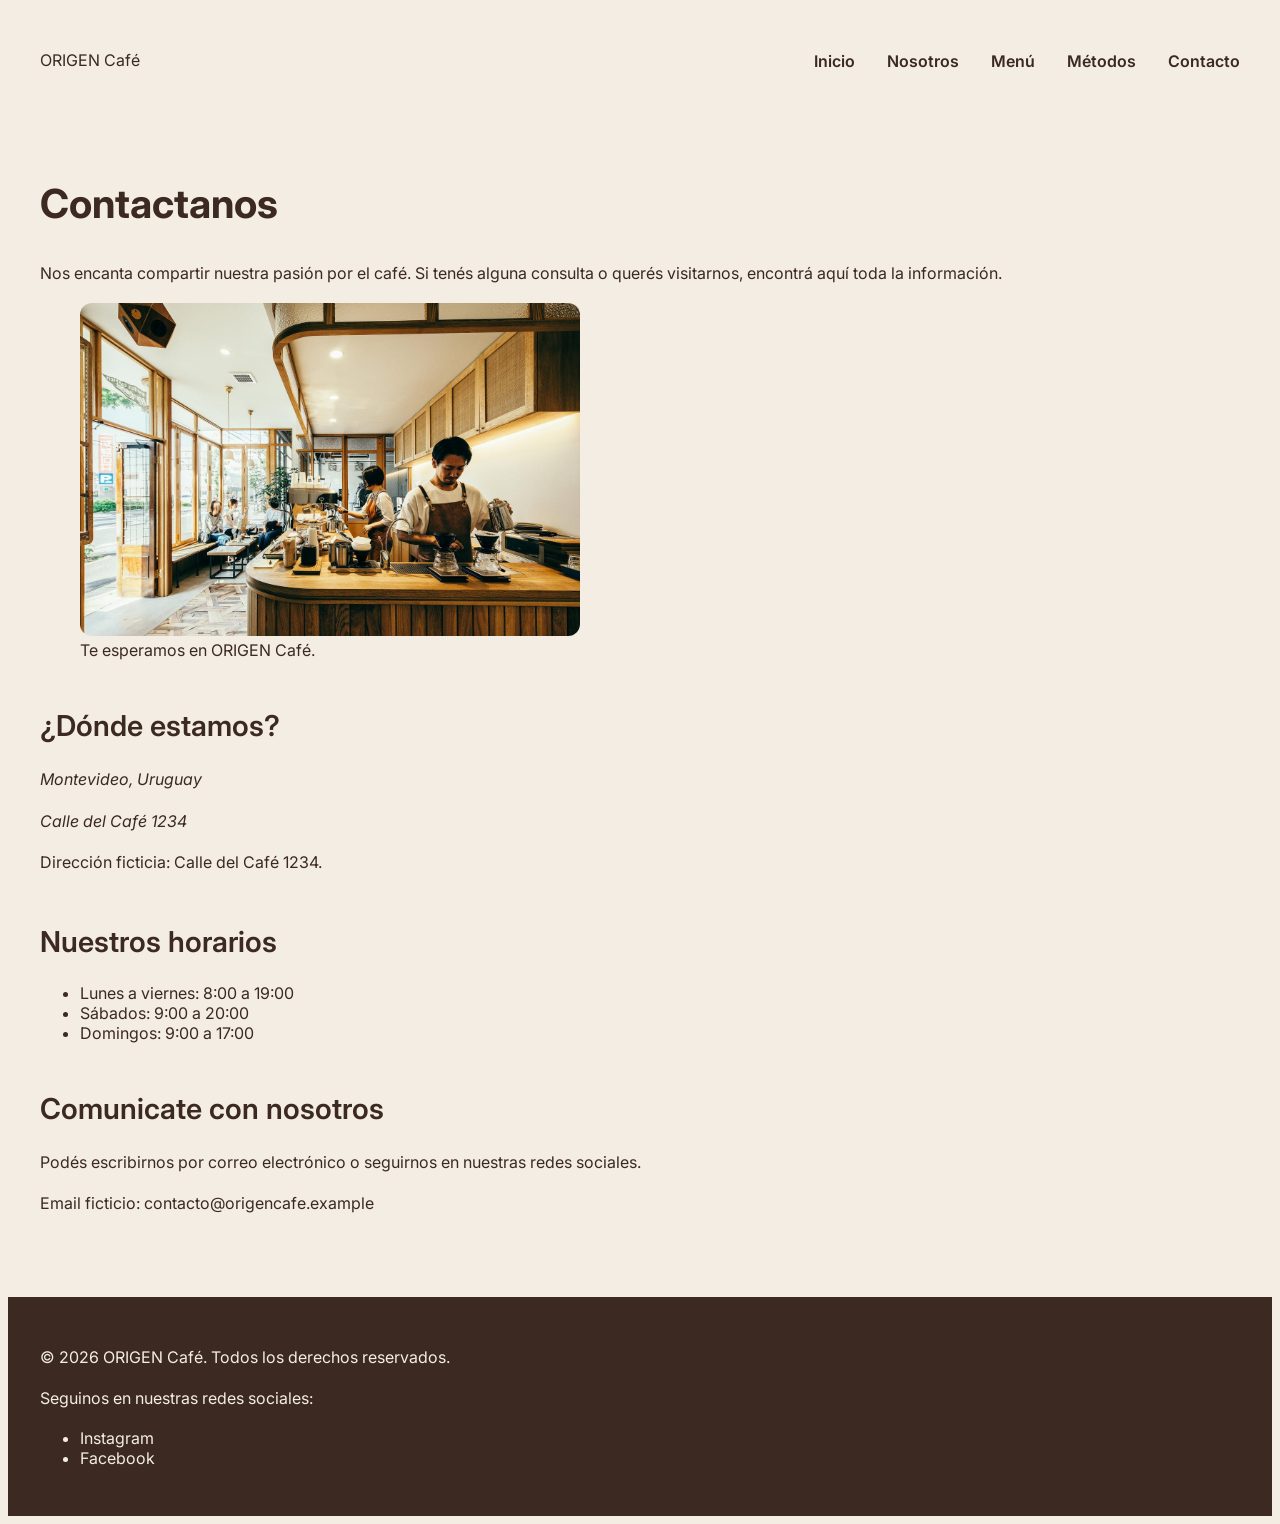
==== pages/contacto.html @ 1a158b2b "Pre-entrega 2 - HTML y estilos CSS de ORIGEN Cafe" ====
<!DOCTYPE html>
<html lang="es">
<head>
    <meta charset="UTF-8">
    <meta name="viewport" content="width=device-width, initial-scale=1.0">
    <title>ORIGEN Café | Contacto</title>
    <link rel="stylesheet" href="../styles/styles.css">
    </head>
<body>
    <header class="encabezado">
        <p>ORIGEN Café</p>
        <nav class="menu-navegacion">
            <ul>
                <li><a href="../index.html">Inicio</a></li>
                <li><a href="nosotros.html">Nosotros</a></li>
                <li><a href="menu.html">Menú</a></li>
                <li><a href="metodos.html">Métodos</a></li>
                <li><a href="contacto.html">Contacto</a></li>
            </ul>
        </nav>
    </header>
    <main class="contenido-principal">
        <section class="seccion">
            <h1>Contactanos</h1>
            <p>Nos encanta compartir nuestra pasión por el café.
            Si tenés alguna consulta o querés visitarnos,
            encontrá aquí toda la información.</p>
            <figure>
                <img class="imagen-sitio" src="../img/contacto.jpg"
                     alt="Espacio de atención de una cafetería"
                     width="500">
                <figcaption>Te esperamos en ORIGEN Café.</figcaption>
            </figure>
        </section>
        <section class="seccion">
            <h2>¿Dónde estamos?</h2>
             <address>
              <p>Montevideo, Uruguay</p>
              <p>Calle del Café 1234</p>
             </address>
            <p>Dirección ficticia: Calle del Café 1234.</p>
        </section>
        <section class="seccion">
            <h2>Nuestros horarios</h2>
            <ul>
                <li>Lunes a viernes: 8:00 a 19:00</li>
                <li>Sábados: 9:00 a 20:00</li>
                <li>Domingos: 9:00 a 17:00</li>
            </ul>
        </section>
        <section class="seccion">
            <h2>Comunicate con nosotros</h2>
            <p>Podés escribirnos por correo electrónico
            o seguirnos en nuestras redes sociales.</p>
            <p>Email ficticio: contacto@origencafe.example</p>
        </section>
    </main>
    <footer class="pie-pagina">
        <p>&copy; 2026 ORIGEN Café. Todos los derechos reservados.</p>
        <p>Seguinos en nuestras redes sociales:</p>
        <ul>
            <li><a href="https://www.instagram.com/">Instagram</a></li>
            <li><a href="https://www.facebook.com/">Facebook</a></li>
        </ul>
    </footer>
</body>
</html>
---- styles/styles.css ----
/* Tipografía de Google Fonts */
@import url('https://fonts.googleapis.com/css2?family=Inter:wght@400;500;600;700&display=swap');
/* Estilos generales */
body {
    background-color: #F4EDE3;
    color: #3B2922;
    font-family: 'Inter', sans-serif;
 }
/* Jerarquía tipográfica */
   h1 {
    font-size: 2.5rem;
    font-weight: 700;
}
   h2 {
    font-size: 1.8rem;
    font-weight: 600;
}
   p {
    font-size: 1rem;
    font-weight: 400;
    line-height: 1.6;
}
/* Menú de navegación */
.menu-navegacion ul {
    list-style: none;
    padding: 0;
    display: flex;
    gap: 2rem;
}
.menu-navegacion a {
    color: #3B2922;
    text-decoration: none;
    font-weight: 600;
    transition: color 0.3s ease;
}
/* Efecto al pasar el mouse */
.menu-navegacion a:hover {
    color: #B8794D;
}
/* Encabezado */
.encabezado {
    display: flex;
    justify-content: space-between;
    align-items: center;
    padding: 1.5rem 2rem;
}
/* Contenido principal */
.contenido-principal {
    padding: 2rem;
}
/* Imágenes del sitio */
.imagen-sitio {
    max-width: 100%;
    height: auto;
    border-radius: 12px;
}
/* Secciones del sitio */
.seccion {
    margin-bottom: 3rem;
}
/* Pie de página */
.pie-pagina {
    background-color: #3B2922;
    color: #F4EDE3;
    padding: 2rem;
}
.pie-pagina a {
    color: #F4EDE3;
    text-decoration: none;
    transition: color 0.3s ease;
}
.pie-pagina a:hover {
    color: #D9A77E;
}
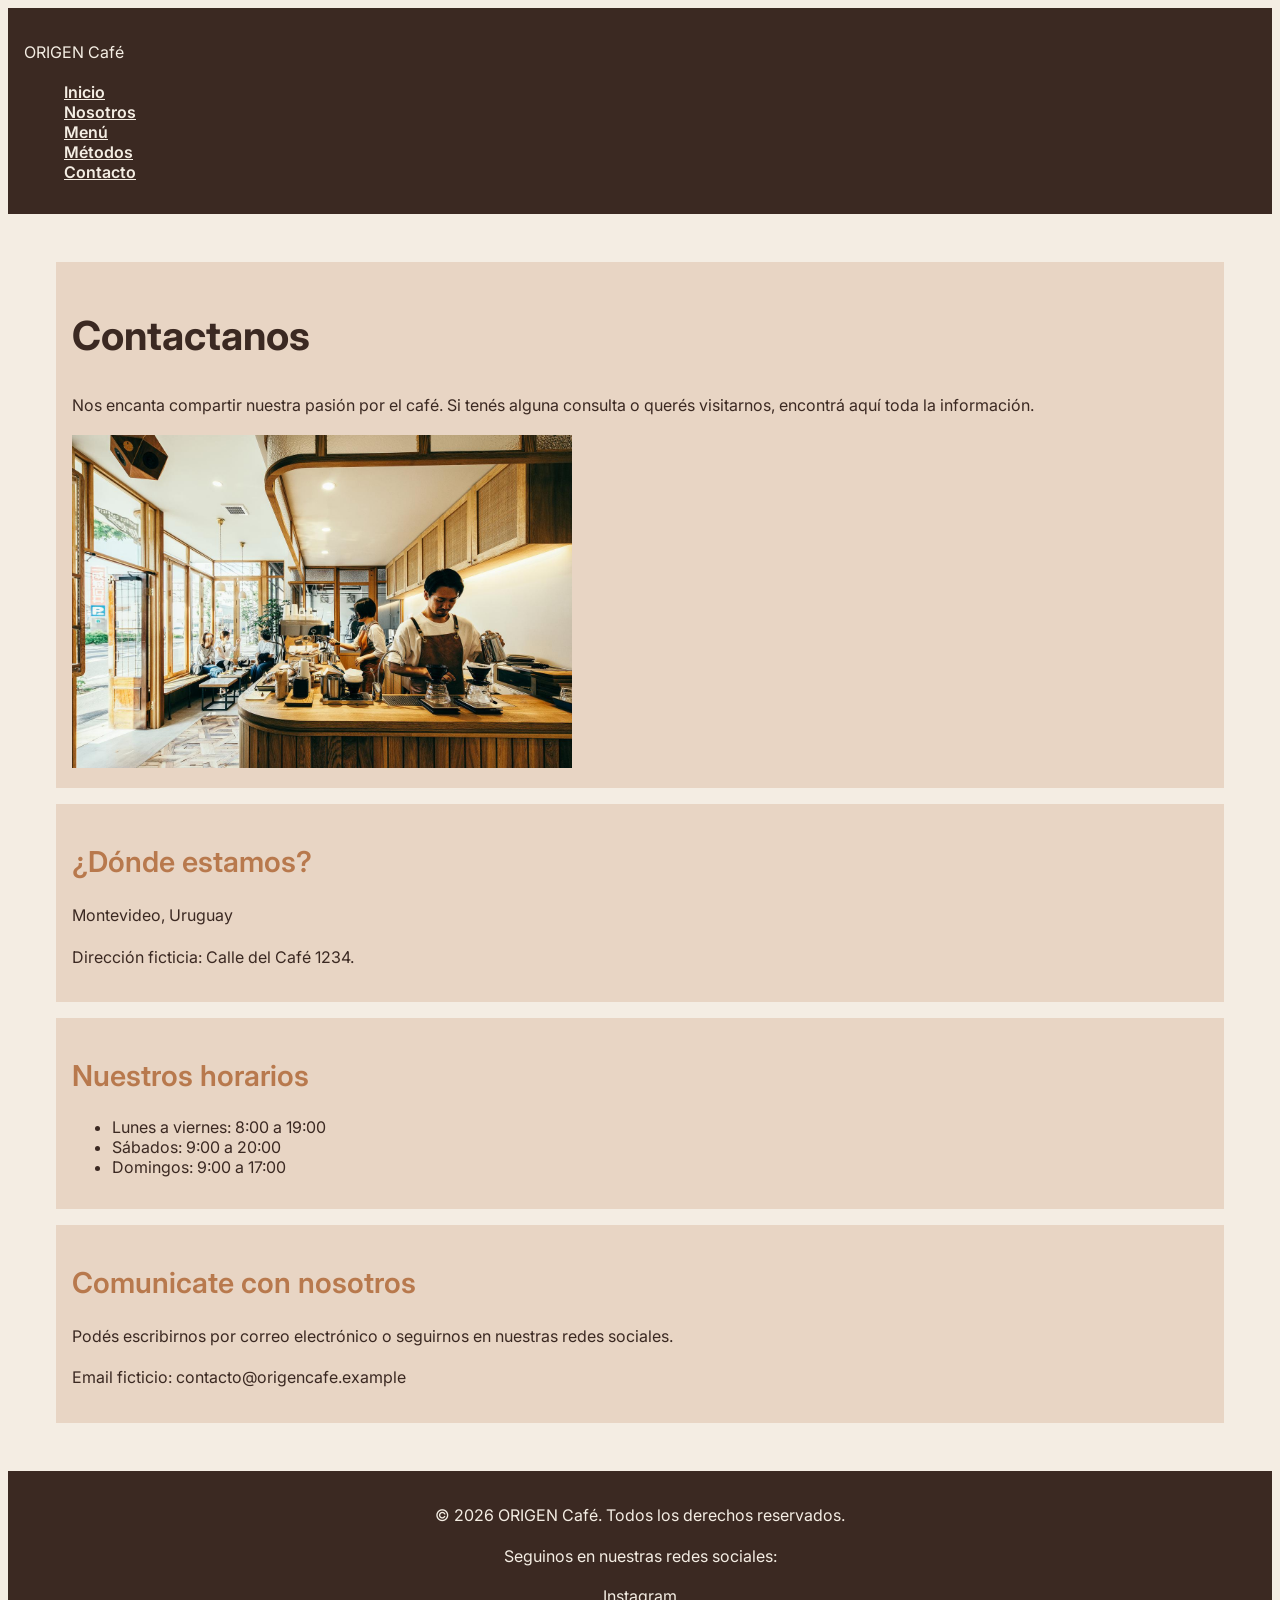
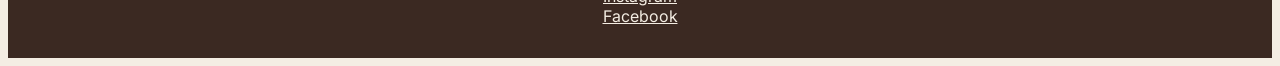
==== commit fac46298: "Re-entrega 2 corregida - ORIGEN Café" ====
--- a/pages/contacto.html
+++ b/pages/contacto.html
@@ -3,13 +3,13 @@
 <head>
     <meta charset="UTF-8">
     <meta name="viewport" content="width=device-width, initial-scale=1.0">
-    <title>ORIGEN Café | Contacto</title>
     <link rel="stylesheet" href="../styles/styles.css">
-    </head>
+    <title>ORIGEN Café | Contacto</title>    
+</head>
 <body>
-    <header class="encabezado">
+    <header>
         <p>ORIGEN Café</p>
-        <nav class="menu-navegacion">
+        <nav>
             <ul>
                 <li><a href="../index.html">Inicio</a></li>
                 <li><a href="nosotros.html">Nosotros</a></li>
@@ -19,28 +19,21 @@
             </ul>
         </nav>
     </header>
-    <main class="contenido-principal">
-        <section class="seccion">
+    <main>
+        <section>
             <h1>Contactanos</h1>
             <p>Nos encanta compartir nuestra pasión por el café.
             Si tenés alguna consulta o querés visitarnos,
             encontrá aquí toda la información.</p>
-            <figure>
-                <img class="imagen-sitio" src="../img/contacto.jpg"
-                     alt="Espacio de atención de una cafetería"
-                     width="500">
-                <figcaption>Te esperamos en ORIGEN Café.</figcaption>
-            </figure>
+                <img src="../assets/img/contacto.jpg"
+                     alt="Espacio de atención de una cafetería">
         </section>
-        <section class="seccion">
-            <h2>¿Dónde estamos?</h2>
-             <address>
-              <p>Montevideo, Uruguay</p>
-              <p>Calle del Café 1234</p>
-             </address>
-            <p>Dirección ficticia: Calle del Café 1234.</p>
+        <section>
+             <h2>¿Dónde estamos?</h2>
+                 <p>Montevideo, Uruguay</p>             
+                 <p>Dirección ficticia: Calle del Café 1234.</p>
         </section>
-        <section class="seccion">
+        <section>
             <h2>Nuestros horarios</h2>
             <ul>
                 <li>Lunes a viernes: 8:00 a 19:00</li>
@@ -48,14 +41,14 @@
                 <li>Domingos: 9:00 a 17:00</li>
             </ul>
         </section>
-        <section class="seccion">
+        <section>
             <h2>Comunicate con nosotros</h2>
             <p>Podés escribirnos por correo electrónico
             o seguirnos en nuestras redes sociales.</p>
             <p>Email ficticio: contacto@origencafe.example</p>
         </section>
     </main>
-    <footer class="pie-pagina">
+    <footer>
         <p>&copy; 2026 ORIGEN Café. Todos los derechos reservados.</p>
         <p>Seguinos en nuestras redes sociales:</p>
         <ul>
--- a/styles/styles.css
+++ b/styles/styles.css
@@ -1,74 +1,79 @@
 /* Tipografía de Google Fonts */
 @import url('https://fonts.googleapis.com/css2?family=Inter:wght@400;500;600;700&display=swap');
+/* font-family: 'Inter', sans-serif; */
+
 /* Estilos generales */
 body {
     background-color: #F4EDE3;
     color: #3B2922;
     font-family: 'Inter', sans-serif;
- }
+}
+
 /* Jerarquía tipográfica */
-   h1 {
+h1 {
     font-size: 2.5rem;
     font-weight: 700;
 }
-   h2 {
+
+h2 {
     font-size: 1.8rem;
     font-weight: 600;
+    color: #B8794D;
 }
-   p {
+
+p {
     font-size: 1rem;
     font-weight: 400;
     line-height: 1.6;
 }
-/* Menú de navegación */
-.menu-navegacion ul {
+
+/*  Menú de navegación */
+nav ul {
+    list-style: none;
+}
+
+nav a {
+    color: #F4EDE3;
+    font-weight: 600;
+}
+
+/* Encabezado */
+header {
+    background-color: #3B2922;
+    color: #F4EDE3;
+    padding: 1rem;
+}
+
+/* Contenido principal */
+main {
+    padding: 2rem;
+}
+
+/* Imágenes del sitio */
+img {
+    width: 31.25rem;
+}
+
+/* Secciones del sitio */
+section {
+    background-color: #E8D5C4;
+    margin: 1rem;
+    padding: 1rem;
+}
+
+/* Pie de página */
+footer {
+    background-color: #3B2922;
+    color: #F4EDE3;
+    padding: 1rem;
+    text-align: center;
+}
+
+footer a {
+    color: #F4EDE3;
+}
+
+footer ul {
     list-style: none;
     padding: 0;
-    display: flex;
-    gap: 2rem;
-}
-.menu-navegacion a {
-    color: #3B2922;
-    text-decoration: none;
-    font-weight: 600;
-    transition: color 0.3s ease;
-}
-/* Efecto al pasar el mouse */
-.menu-navegacion a:hover {
-    color: #B8794D;
-}
-/* Encabezado */
-.encabezado {
-    display: flex;
-    justify-content: space-between;
-    align-items: center;
-    padding: 1.5rem 2rem;
-}
-/* Contenido principal */
-.contenido-principal {
-    padding: 2rem;
-}
-/* Imágenes del sitio */
-.imagen-sitio {
-    max-width: 100%;
-    height: auto;
-    border-radius: 12px;
-}
-/* Secciones del sitio */
-.seccion {
-    margin-bottom: 3rem;
-}
-/* Pie de página */
-.pie-pagina {
-    background-color: #3B2922;
-    color: #F4EDE3;
-    padding: 2rem;
-}
-.pie-pagina a {
-    color: #F4EDE3;
-    text-decoration: none;
-    transition: color 0.3s ease;
-}
-.pie-pagina a:hover {
-    color: #D9A77E;
 }
